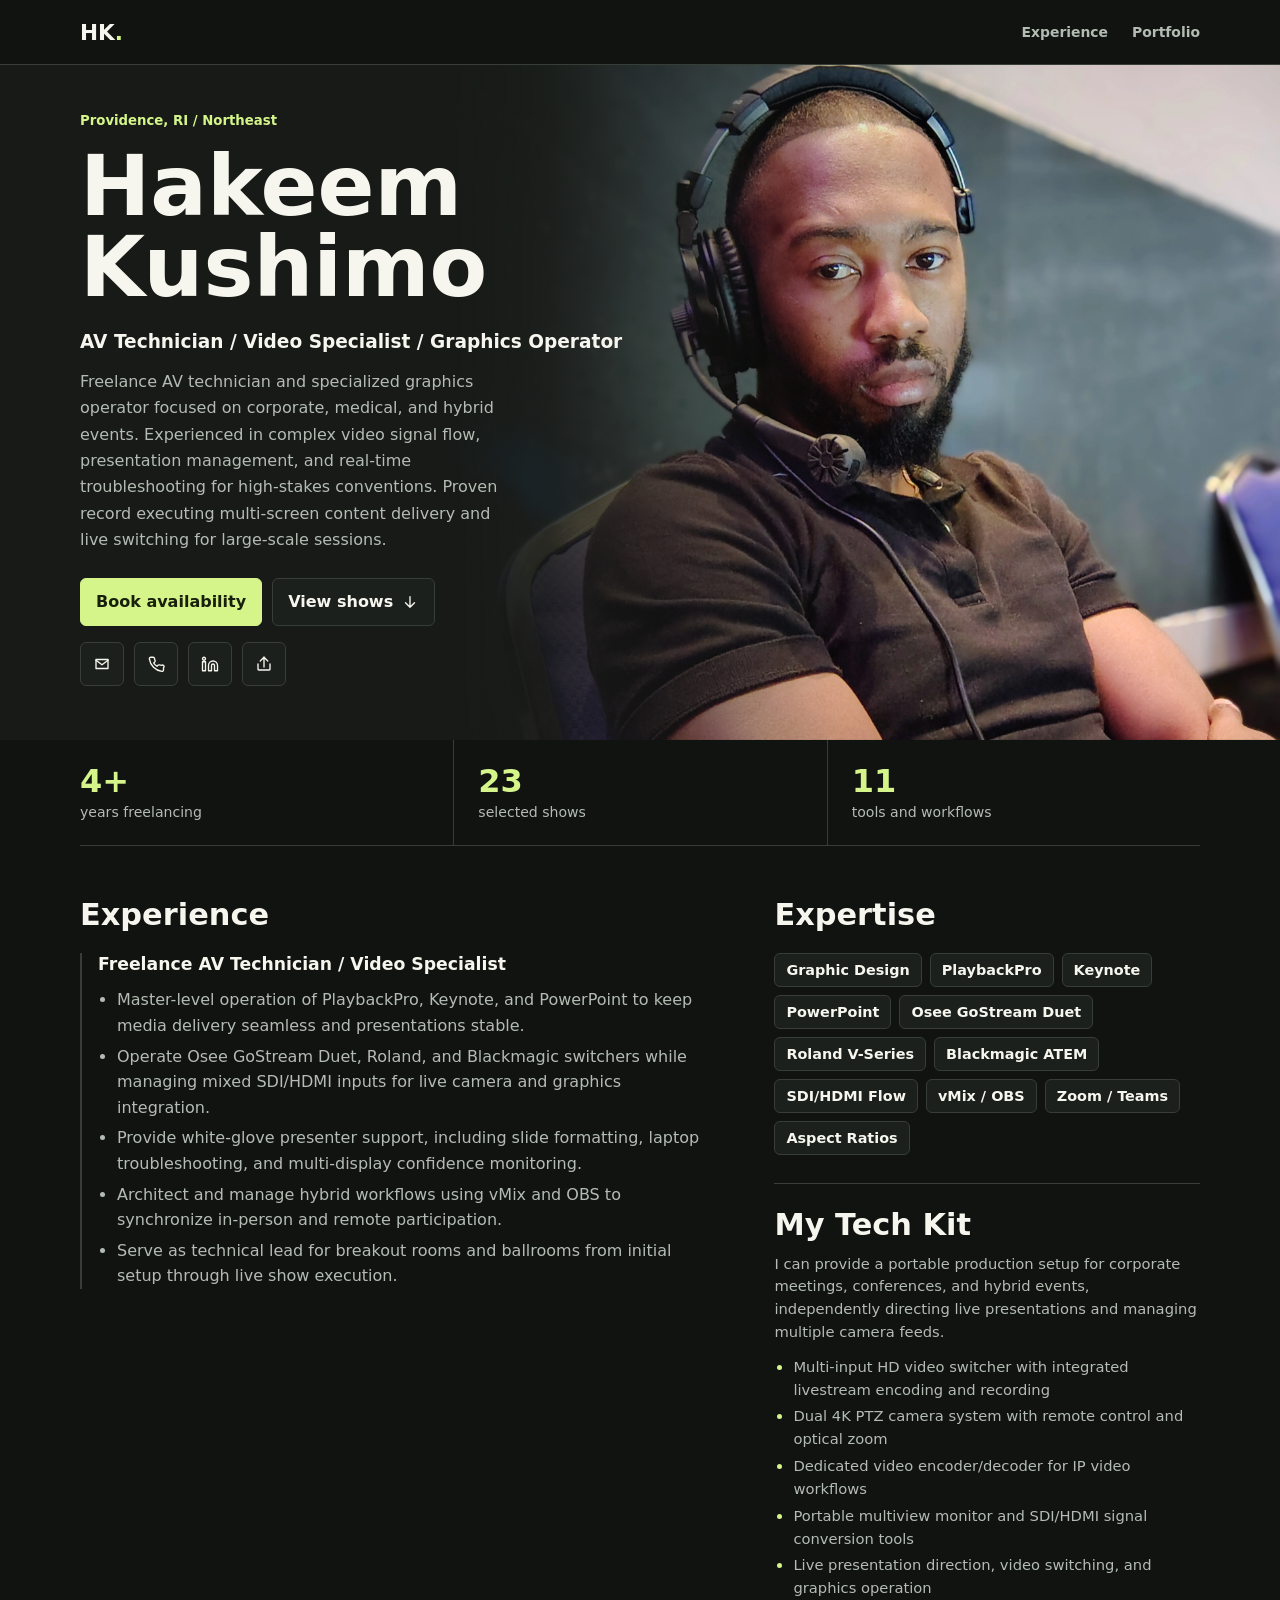
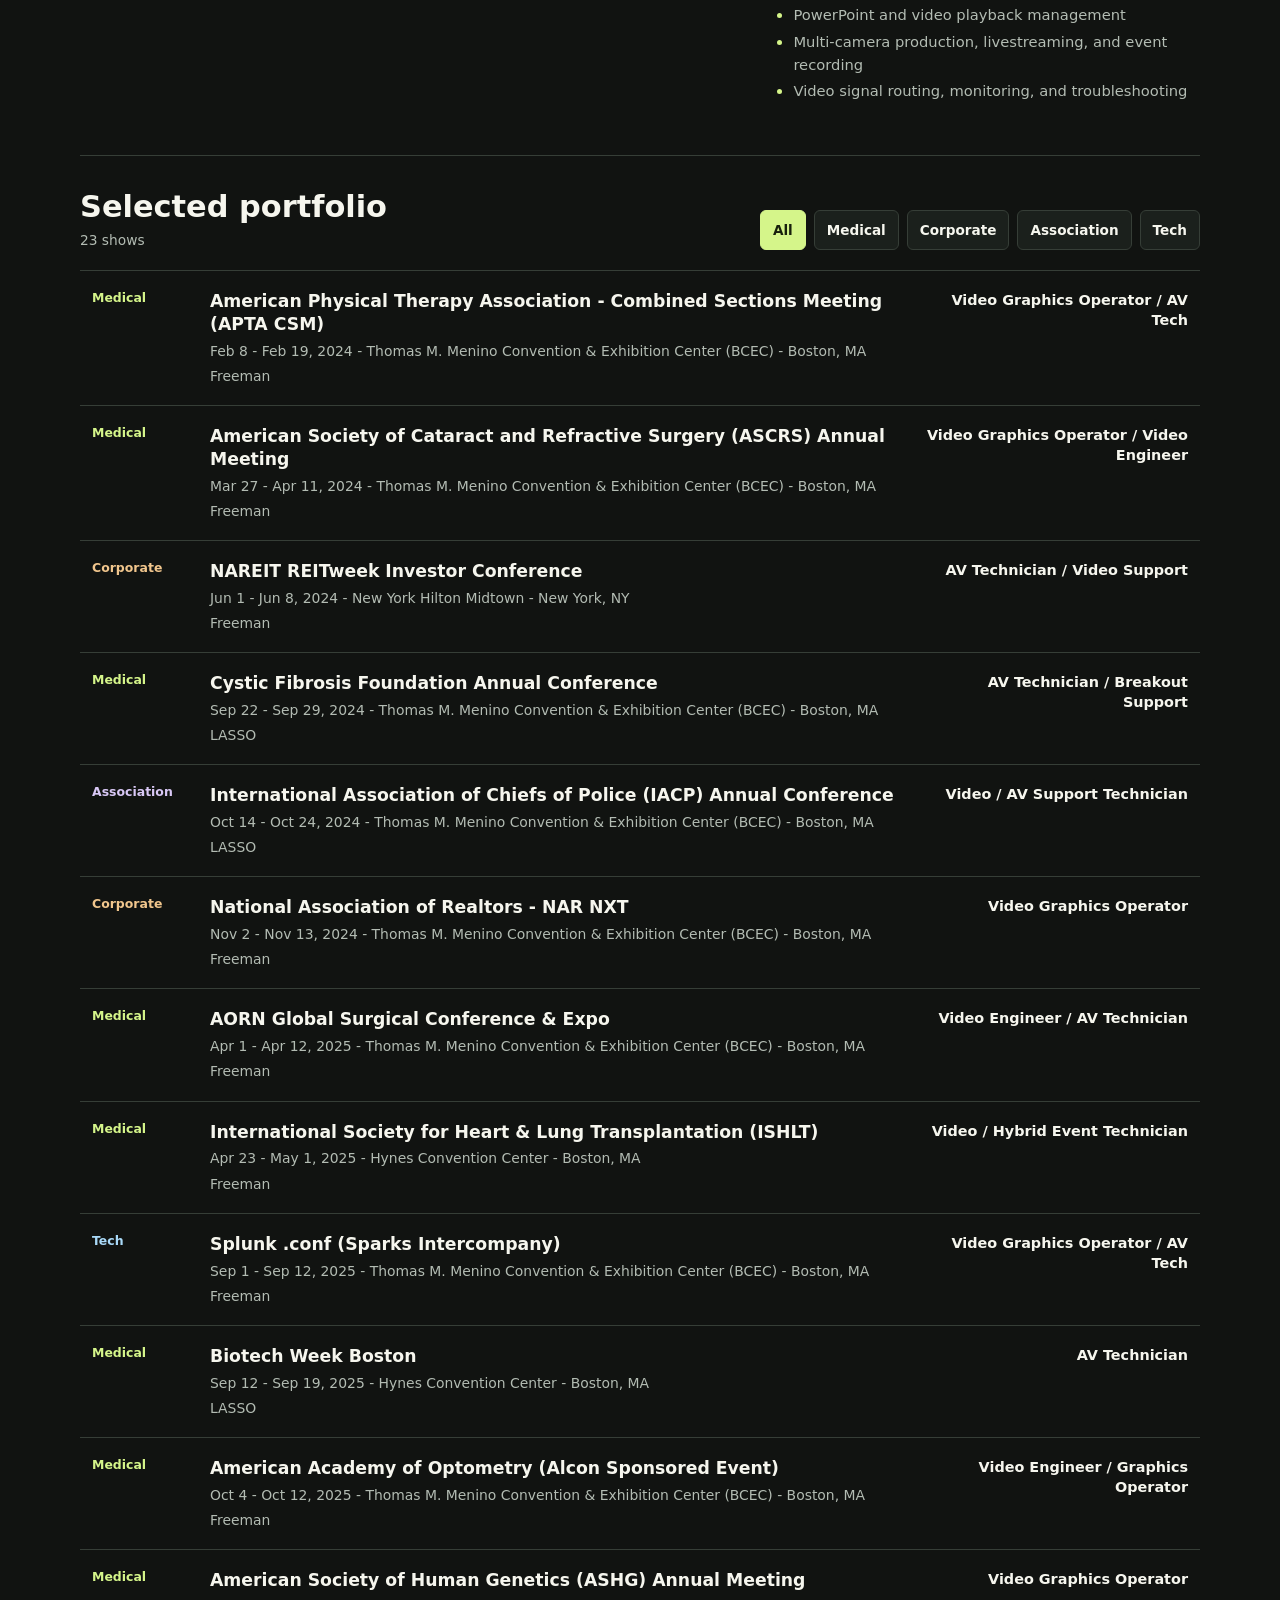
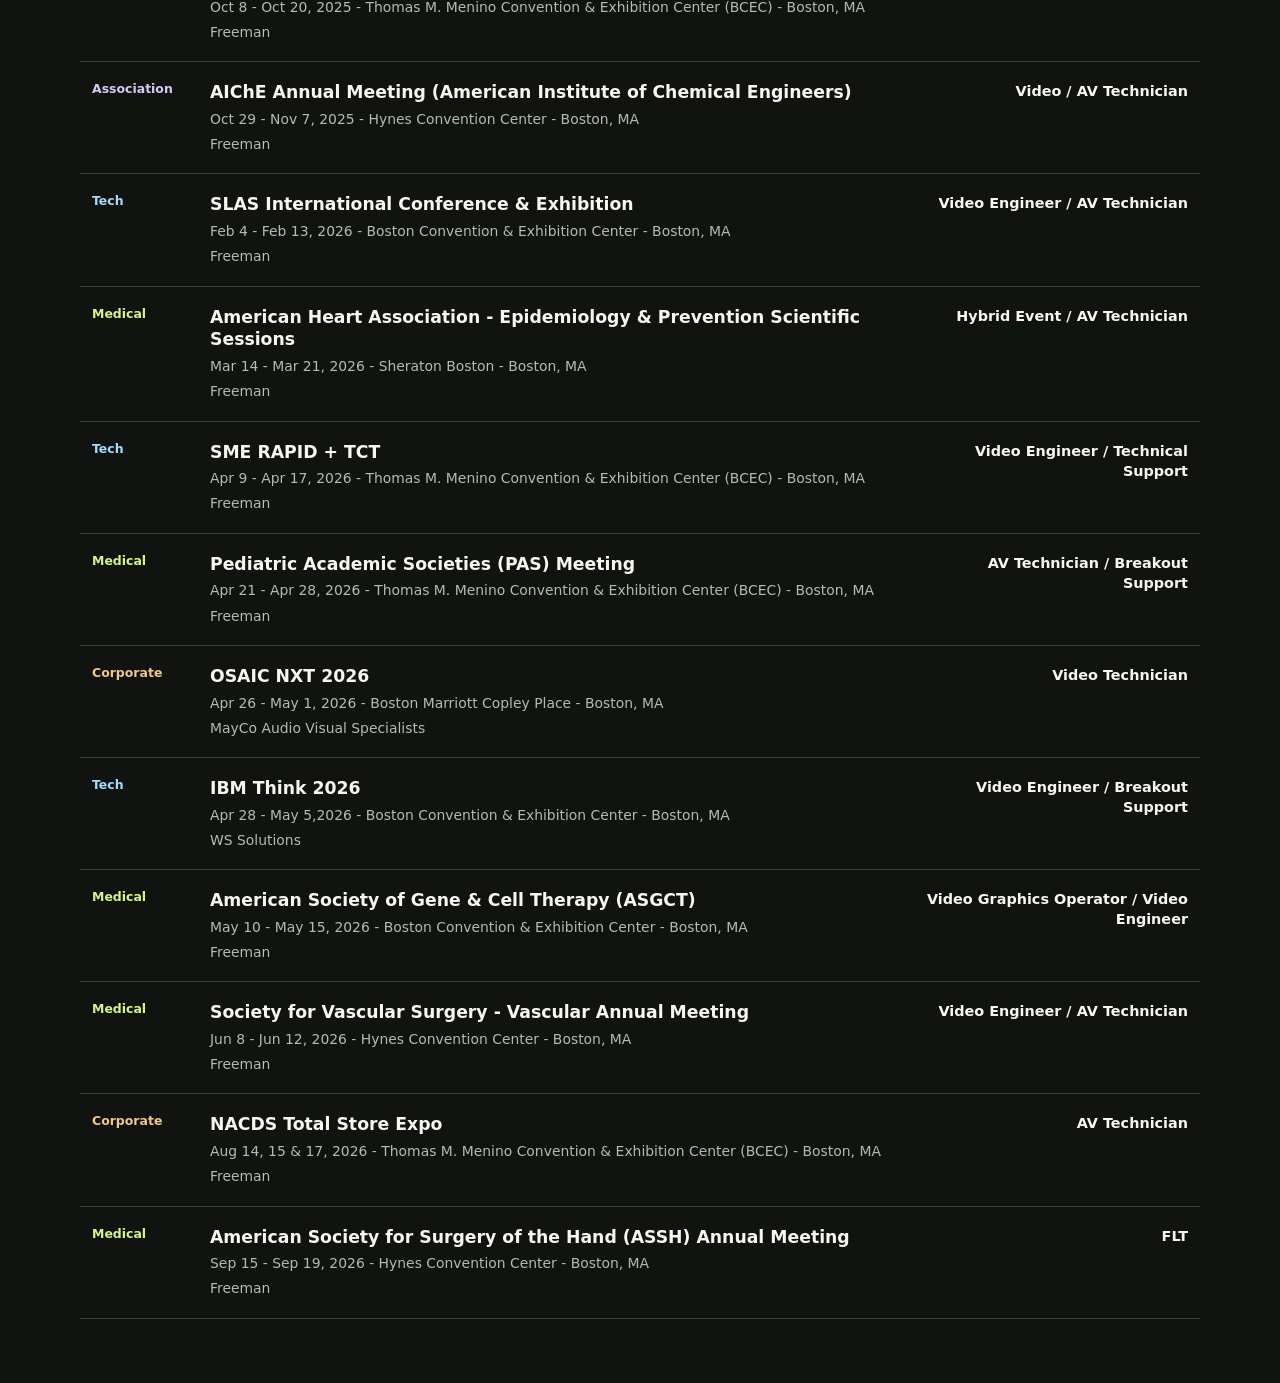
==== index.html @ 4014c625 "Import current live AV resume" ====
<!doctype html>
<html lang="en">
  <head>
    <meta charset="utf-8">
    <meta name="viewport" content="width=device-width, initial-scale=1">
    <meta name="description" content="Digital resume for Hakeem Kushimo, AV technician, video specialist, and graphics operator.">
    <title>Hakeem Kushimo | AV Technician</title>
    <link rel="stylesheet" href="styles.css?v=20261118">
  </head>
  <body>
    <header class="site-header">
      <nav class="page-shell site-nav" aria-label="Resume">
        <a class="wordmark" href="#profile-name" aria-label="Hakeem Kushimo, profile">HK<span>.</span></a>
        <div class="site-nav__links">
          <a href="#experience">Experience</a>
          <a href="#shows">Portfolio</a>
        </div>
      </nav>
    </header>
    <main>
      <section class="hero" aria-labelledby="profile-name">
        <div class="hero__image">
          <img src="assets/profile.webp" alt="Hakeem Kushimo wearing a production headset" fetchpriority="high">
        </div>
        <div class="page-shell hero__content">
          <div class="hero__main">
            <p class="hero__location" data-field="location">Providence, RI / Northeast</p>
            <h1 id="profile-name" data-field="name">Hakeem Kushimo</h1>
            <p class="hero__headline" data-field="headline">AV Technician / Video Specialist / Graphics Operator</p>
            <p class="hero__summary" data-field="summary"></p>
            <div class="hero__actions">
              <a class="button button--primary" data-link="email" href="mailto:hakeem@keemthedesigner.xyz">Book availability</a>
              <a class="button button--ghost" href="#shows">
                View shows
                <svg aria-hidden="true" viewBox="0 0 24 24"><path d="M12 5v14m-6-6 6 6 6-6"></path></svg>
              </a>
            </div>
            <div class="contact-pills">
              <a class="contact-pill" data-link="email" href="mailto:hakeem@keemthedesigner.xyz" aria-label="Email Hakeem" title="Email">
                <svg aria-hidden="true" viewBox="0 0 24 24">
                  <path d="M4 6h16v12H4z"></path>
                  <path d="m4 7 8 6 8-6"></path>
                </svg>
                <span>Email</span>
              </a>
              <a class="contact-pill" data-link="phone" href="tel:4018546467" aria-label="Call Hakeem" title="Call">
                <svg aria-hidden="true" viewBox="0 0 24 24">
                  <path d="M22 16.92v3a2 2 0 0 1-2.18 2A19.8 19.8 0 0 1 3.11 5.18 2 2 0 0 1 5.1 3h3a2 2 0 0 1 2 1.72c.12.9.33 1.77.63 2.61a2 2 0 0 1-.45 2.11L9.01 10.7a16 16 0 0 0 4.29 4.29l1.26-1.26a2 2 0 0 1 2.11-.45c.84.3 1.72.51 2.61.63A2 2 0 0 1 22 16.92z"></path>
                </svg>
                <span>Phone</span>
              </a>
              <a class="contact-pill" data-link="linkedin" href="https://www.linkedin.com/in/hakeem-kushimo-b69b30178/" target="_blank" rel="noopener noreferrer" aria-label="Open LinkedIn profile" title="LinkedIn">
                <svg aria-hidden="true" viewBox="0 0 24 24">
                  <path d="M16 8a6 6 0 0 1 6 6v7h-4v-7a2 2 0 0 0-4 0v7h-4v-7a6 6 0 0 1 6-6z"></path>
                  <path d="M2 9h4v12H2z"></path>
                  <path d="M4 3a2 2 0 1 1 0 4 2 2 0 0 1 0-4z"></path>
                </svg>
                <span>LinkedIn</span>
              </a>
              <button class="contact-pill" type="button" data-action="share" aria-label="Share resume" title="Share resume" hidden>
                <svg aria-hidden="true" viewBox="0 0 24 24">
                  <path d="M4 12v7a1 1 0 0 0 1 1h14a1 1 0 0 0 1-1v-7"></path>
                  <path d="M12 16V3"></path>
                  <path d="m7 8 5-5 5 5"></path>
                </svg>
                <span>Share</span>
              </button>
            </div>
            <span class="share-status" data-share-status role="status"></span>
          </div>
        </div>
      </section>

      <section class="page-shell metrics" aria-label="Profile highlights">
        <div>
          <strong data-count="experienceYears">4+</strong>
          <span>years freelancing</span>
        </div>
        <div>
          <strong data-count="showCount">&ndash;</strong>
          <span>selected shows</span>
        </div>
        <div>
          <strong data-count="skillCount">&ndash;</strong>
          <span>tools and workflows</span>
        </div>
      </section>

      <div class="page-shell content-grid" id="experience">
        <section class="section-block" aria-labelledby="experience-heading">
          <div class="section-heading">
            <h2 id="experience-heading">Experience</h2>
          </div>
          <div class="timeline" data-list="experience"></div>
        </section>

        <div class="expertise-stack">
          <section class="section-block" aria-labelledby="expertise-heading">
            <div class="section-heading">
              <h2 id="expertise-heading">Expertise</h2>
            </div>
            <div class="skill-cloud" data-list="expertise"></div>
          </section>

          <section class="section-block tech-kit" aria-labelledby="tech-kit-heading" hidden>
            <h2 id="tech-kit-heading">My Tech Kit</h2>
            <p>I can provide a portable production setup for corporate meetings, conferences, and hybrid events, independently directing live presentations and managing multiple camera feeds.</p>
            <ul data-list="showKit"></ul>
          </section>
        </div>
      </div>

      <section class="page-shell section-block portfolio" id="shows" aria-labelledby="shows-heading">
        <div class="section-heading section-heading--row">
          <div>
            <h2 id="shows-heading">Selected portfolio</h2>
            <p class="portfolio-count" data-portfolio-count role="status"></p>
          </div>
          <div class="filters" data-filters role="group" aria-label="Filter shows"></div>
        </div>
        <div class="show-list" data-list="selectedShows"></div>
      </section>
    </main>

    <script src="app.js?v=20261118"></script>
  </body>
</html>
---- styles.css ----
:root {
  color-scheme: dark;
  --paper: #111311;
  --surface: #1b201c;
  --ink: #f6f6ee;
  --muted: #b3bcb3;
  --line: #363e37;
  --accent: #d5f58a;
  --radius: 6px;
  --ease: cubic-bezier(.2, .7, .25, 1);
}

* { box-sizing: border-box; }
[hidden] { display: none !important; }
html { scroll-behavior: smooth; scroll-padding-top: 24px; }

body {
  margin: 0;
  background: var(--paper);
  color: var(--ink);
  font-family: system-ui, -apple-system, BlinkMacSystemFont, "Segoe UI", sans-serif;
}

a { color: inherit; }
a:focus-visible, button:focus-visible {
  outline: 2px solid var(--accent);
  outline-offset: 4px;
}

.page-shell { width: min(1120px, calc(100% - 72px)); margin-inline: auto; }
.site-header { border-bottom: 1px solid var(--line); }

.site-nav {
  min-height: 64px;
  display: flex;
  align-items: center;
  justify-content: space-between;
  gap: 16px;
}

.wordmark {
  font-size: 1.35rem;
  font-weight: 850;
  text-decoration: none;
}

.wordmark span { color: var(--accent); }
.site-nav__links { display: flex; gap: 24px; }
.site-nav__links a {
  color: var(--muted);
  font-size: .87rem;
  font-weight: 650;
  text-decoration: none;
}
.site-nav__links a:hover { color: var(--accent); }

.hero {
  position: relative;
  isolation: isolate;
  overflow: hidden;
  background: #171a17;
}

.hero__image {
  position: absolute;
  inset: 0 0 0 35%;
  z-index: -1;
}

.hero__image img {
  display: block;
  width: 100%;
  height: 100%;
  object-fit: cover;
  object-position: 52% 16%;
}

.hero__image::after {
  position: absolute;
  inset: 0;
  content: "";
  background: linear-gradient(90deg, #171a17 0%, rgb(23 26 23 / .9) 12%, rgb(23 26 23 / .12) 48%, transparent 68%);
}

.hero__content {
  min-height: 590px;
  display: grid;
  align-items: center;
  padding-block: 48px 28px;
}

.hero__main { max-width: min(53%, 550px); }

.hero__location {
  margin: 0 0 18px;
  color: var(--accent);
  font-size: .83rem;
  font-weight: 700;
}

h1, h2, h3, p { overflow-wrap: break-word; }
h1 {
  margin: 0;
  font-size: 5.25rem;
  font-weight: 780;
  line-height: .97;
  text-wrap: balance;
}

.hero__headline {
  margin: 20px 0 0;
  color: var(--ink);
  font-size: 1.16rem;
  line-height: 1.4;
  font-weight: 650;
}

.hero__summary {
  max-width: 43ch;
  margin: 14px 0 0;
  color: var(--muted);
  line-height: 1.65;
}

.hero__actions, .contact-pills {
  display: flex;
  flex-wrap: wrap;
  gap: 10px;
}
.hero__actions { margin-top: 24px; }
.contact-pills { margin-top: 16px; }

.button, .contact-pill, .filter-button {
  border: 1px solid var(--line);
  border-radius: var(--radius);
  color: var(--ink);
  background: var(--surface);
  transition: color 160ms ease, background-color 160ms ease, border-color 160ms ease, transform 160ms var(--ease);
}

.button, .contact-pill {
  display: inline-flex;
  align-items: center;
  justify-content: center;
  text-decoration: none;
}

.button { min-height: 48px; padding: 0 15px; gap: 8px; font-weight: 700; }
.button--primary, .filter-button.is-active {
  background: var(--accent);
  border-color: var(--accent);
  color: #18200c;
}

.button--ghost { background: #1b201c; }
.button svg, .contact-pill svg {
  width: 18px;
  height: 18px;
  fill: none;
  stroke: currentColor;
  stroke-width: 1.8;
  stroke-linecap: round;
  stroke-linejoin: round;
}
.contact-pill { width: 44px; height: 44px; padding: 0; cursor: pointer; }
.contact-pill span {
  position: absolute;
  width: 1px;
  height: 1px;
  overflow: hidden;
  clip-path: inset(50%);
  white-space: nowrap;
}
.share-status {
  display: block;
  min-height: 1.25rem;
  margin-top: 6px;
  color: var(--accent);
  font-size: .8rem;
}

.metrics {
  display: grid;
  grid-template-columns: repeat(3, minmax(0, 1fr));
  border-bottom: 1px solid var(--line);
}

.metrics div { padding: 25px 0; }
.metrics div + div { padding-left: 24px; border-left: 1px solid var(--line); }
.metrics strong {
  display: block;
  color: var(--accent);
  font-size: 2rem;
  font-variant-numeric: tabular-nums;
  line-height: 1;
}
.metrics span { display: block; margin-top: 7px; color: var(--muted); font-size: .88rem; }

.content-grid {
  display: grid;
  grid-template-columns: minmax(0, 1.2fr) minmax(0, .8fr);
  gap: 56px;
  padding-block: 52px;
}

.expertise-stack {
  min-width: 0;
  display: grid;
  align-content: start;
  gap: 28px;
}

.tech-kit {
  border-top: 1px solid var(--line);
  padding-top: 24px;
}

.tech-kit p, .tech-kit ul {
  color: var(--muted);
  font-size: .92rem;
  line-height: 1.55;
}

.tech-kit p { margin: 10px 0 0; }
.tech-kit ul { margin: 12px 0 0; padding-left: 19px; }
.tech-kit li + li { margin-top: 4px; }
.tech-kit li::marker { color: var(--accent); }

.section-heading { margin-bottom: 20px; }
h2 { margin: 0; font-size: 1.9rem; line-height: 1.15; }
h3 { margin: 0; font-size: 1.08rem; line-height: 1.32; }
.timeline { display: grid; gap: 20px; }
.job { border-left: 2px solid var(--line); padding-left: 16px; }
.job ul { margin: 12px 0 0; padding-left: 19px; color: var(--muted); line-height: 1.6; }
.job li + li { margin-top: 5px; }
.skill-cloud { display: flex; flex-wrap: wrap; gap: 8px; }
.skill {
  padding: 8px 11px;
  border: 1px solid var(--line);
  border-radius: var(--radius);
  background: var(--surface);
  font-size: .9rem;
  font-weight: 650;
  overflow-wrap: anywhere;
}

.portfolio { padding: 34px 0 64px; border-top: 1px solid var(--line); }
.section-heading--row {
  display: flex;
  align-items: end;
  justify-content: space-between;
  gap: 16px 24px;
}
.portfolio-count { margin: 7px 0 0; min-height: 1.3em; color: var(--muted); font-size: .86rem; }
.filters { display: flex; flex-wrap: wrap; gap: 8px; }
.filter-button {
  min-height: 40px;
  padding: 0 12px;
  font: inherit;
  font-size: .85rem;
  font-weight: 700;
  cursor: pointer;
}

.show-list { border-top: 1px solid var(--line); }
.show-row {
  --tag-color: #d5f58a;
  display: grid;
  grid-template-columns: 100px minmax(0, 1fr) minmax(150px, .38fr);
  align-items: start;
  gap: 10px 18px;
  padding: 19px 12px;
  border-bottom: 1px solid var(--line);
  transition: background-color 160ms ease;
}
.show-row[data-type="Corporate"] { --tag-color: #f1c68d; }
.show-row[data-type="Tech"] { --tag-color: #a9d9f8; }
.show-row[data-type="Association"] { --tag-color: #d9c8f6; }
.tag { color: var(--tag-color); font-size: .78rem; font-weight: 750; overflow-wrap: anywhere; }
.show-row p { margin: 5px 0 0; color: var(--muted); font-size: .87rem; line-height: 1.45; }
.show-row__side { text-align: right; font-size: .9rem; line-height: 1.4; }

@media (hover: hover) {
  .button:hover, .contact-pill:hover { transform: translateY(-2px); border-color: var(--accent); }
  .button--primary:hover { background: #e6ffb5; }
  .filter-button:hover { border-color: var(--accent); }
  .show-row:hover { background: var(--surface); }
}

@media (max-width: 1000px) {
  h1 { font-size: 4.25rem; }
}

@media (max-width: 760px) {
  .page-shell { width: calc(100% - 40px); }
  .site-nav { min-height: 54px; }
  .site-nav__links { gap: 16px; }
  .hero__image { inset: 0 0 auto; height: 286px; }
  .hero__image img { object-position: 50% 21%; }
  .hero__image::after {
    background: linear-gradient(0deg, #171a17, rgb(23 26 23 / .72) 14%, transparent 55%);
  }
  .hero__content { min-height: auto; padding-block: 226px 9px; }
  .hero__main { max-width: 100%; }
  .hero__location { margin-bottom: 9px; }
  h1 { font-size: 3rem; text-wrap: initial; }
  .hero__headline { margin-top: 12px; font-size: 1rem; }
  .hero__summary { margin-top: 10px; font-size: .9rem; line-height: 1.55; }
  .hero__actions { margin-top: 16px; }
  .contact-pills { margin-top: 12px; }
  .metrics div { padding-block: 16px; }
  .metrics div + div { padding-left: 12px; }
  .metrics strong { font-size: 1.6rem; }
  .metrics span { font-size: .75rem; padding-right: 4px; }
  .content-grid { grid-template-columns: 1fr; gap: 30px; padding-block: 34px; }
  h2 { font-size: 1.55rem; }
  .section-heading--row { align-items: start; flex-direction: column; }
  .show-row { grid-template-columns: minmax(0, 1fr); padding-inline: 0; gap: 6px; }
  .show-row__side { text-align: left; }
  .portfolio { padding-bottom: 40px; }
}

@media (max-width: 380px) {
  h1 { font-size: 2.45rem; }
  .button { padding-inline: 10px; font-size: .9rem; }
}

@media (max-width: 760px) and (max-height: 720px) {
  .hero__image { height: 206px; }
  .hero__content { padding-top: 159px; }
}

@media (prefers-reduced-motion: no-preference) {
  .hero__image img { animation: portrait-in 850ms var(--ease) both; }
  .hero.is-ready .hero__main > * { animation: enter 540ms var(--ease) both; }
  .hero.is-ready .hero__main > :nth-child(2) { animation-delay: 55ms; }
  .hero.is-ready .hero__main > :nth-child(3) { animation-delay: 100ms; }
  .hero.is-ready .hero__main > :nth-child(4) { animation-delay: 140ms; }
  .hero.is-ready .hero__actions, .hero.is-ready .contact-pills { animation-delay: 180ms; }
  .reveal-pending { opacity: 0; transform: translateY(12px); }
  .reveal-visible, .show-row.is-filtered-in { animation: enter 370ms var(--ease) both; }
  .show-row.is-filtered-in { animation-delay: var(--row-delay, 0ms); }
}

@media (prefers-reduced-motion: reduce) {
  html { scroll-behavior: auto; }
  *, *::before, *::after { transition: none !important; }
  .button:hover, .contact-pill:hover { transform: none; }
}

@keyframes enter {
  from { opacity: 0; transform: translateY(10px); }
  to { opacity: 1; transform: translateY(0); }
}

@keyframes portrait-in {
  from { opacity: .65; transform: scale(1.045); }
  to { opacity: 1; transform: scale(1); }
}
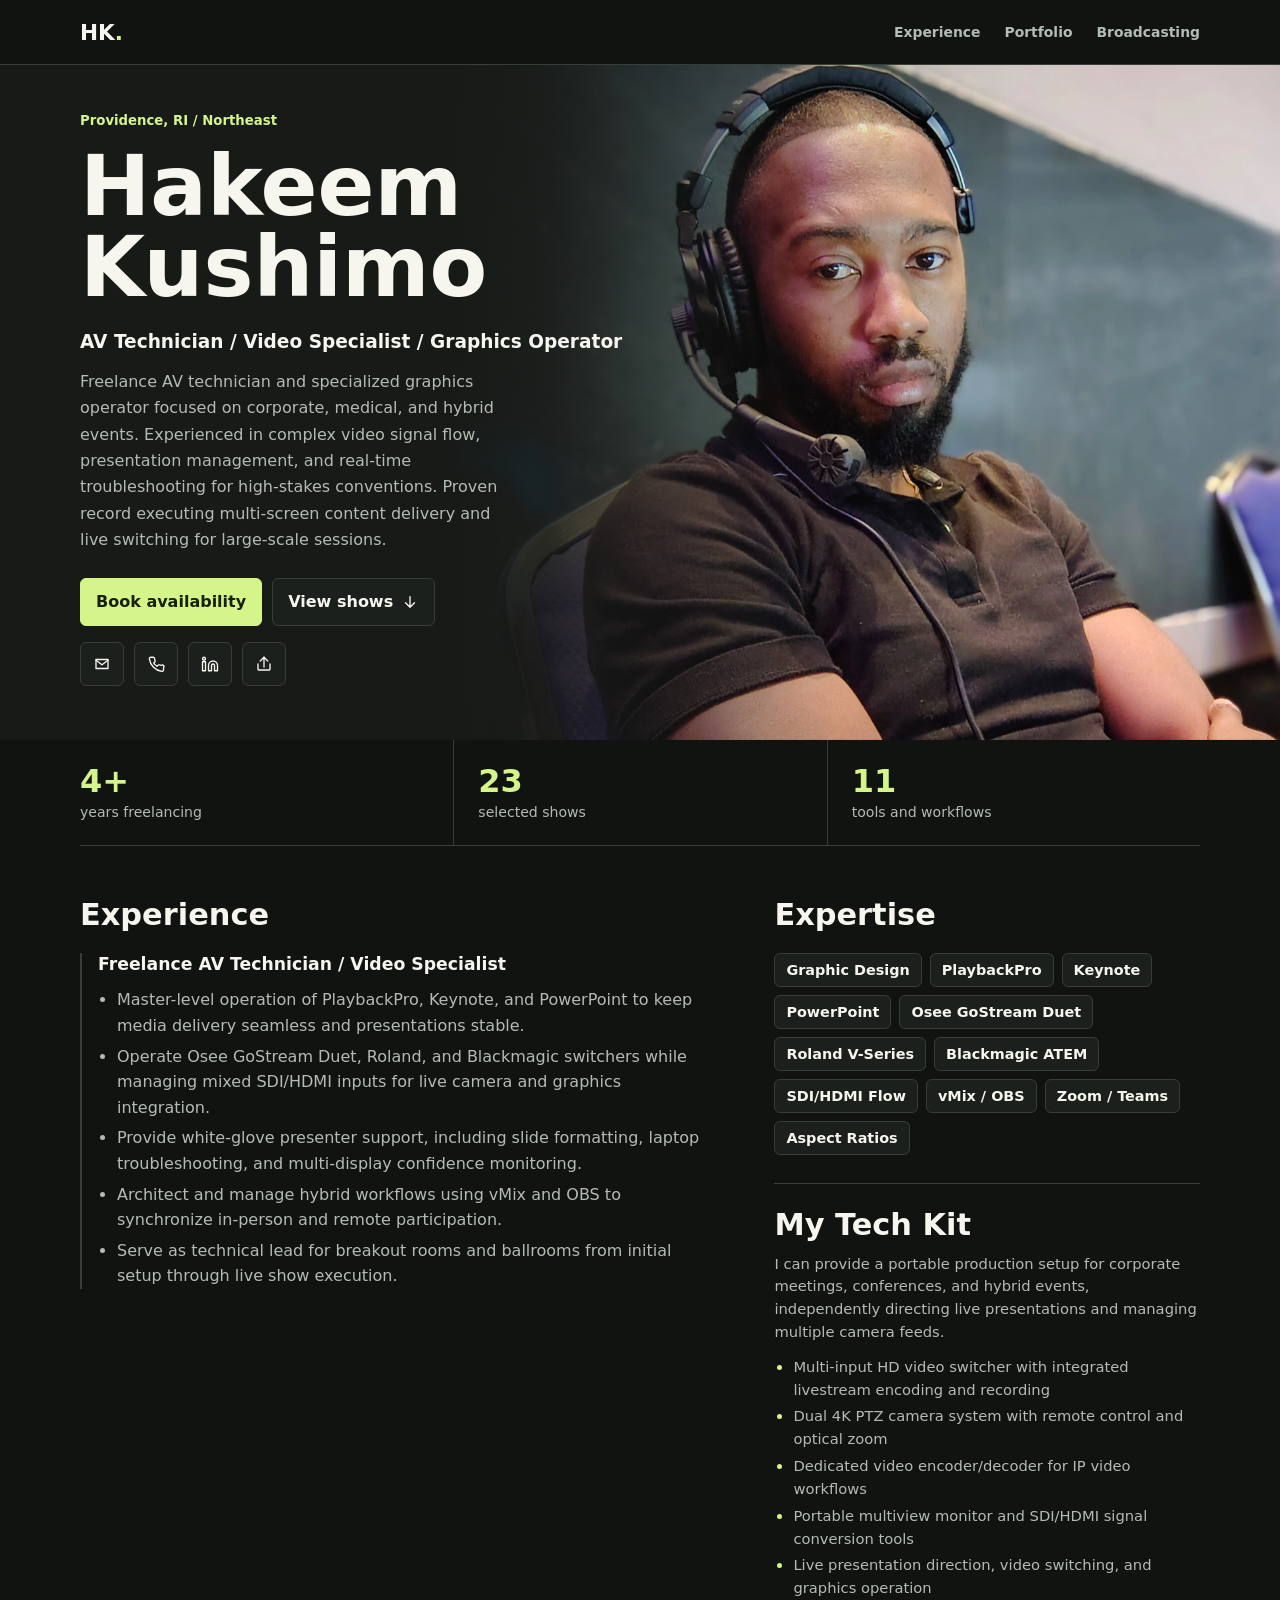
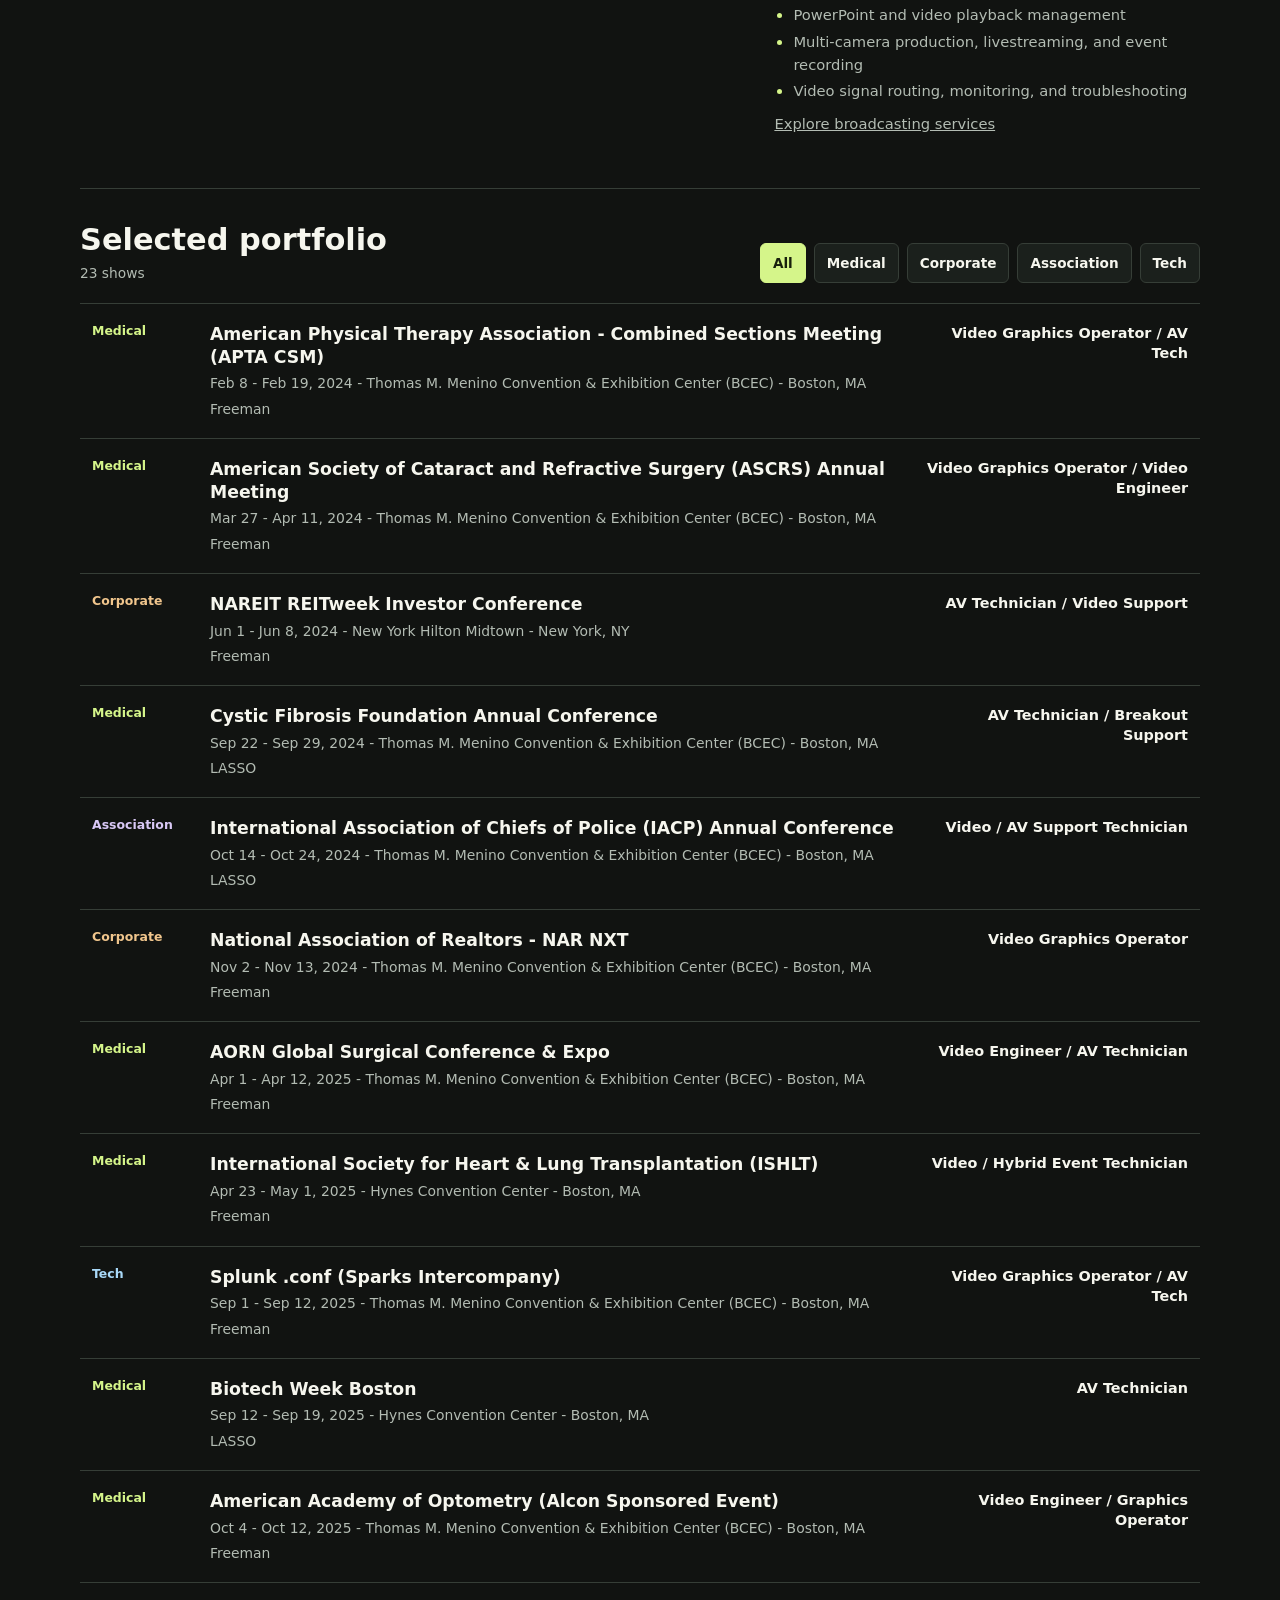
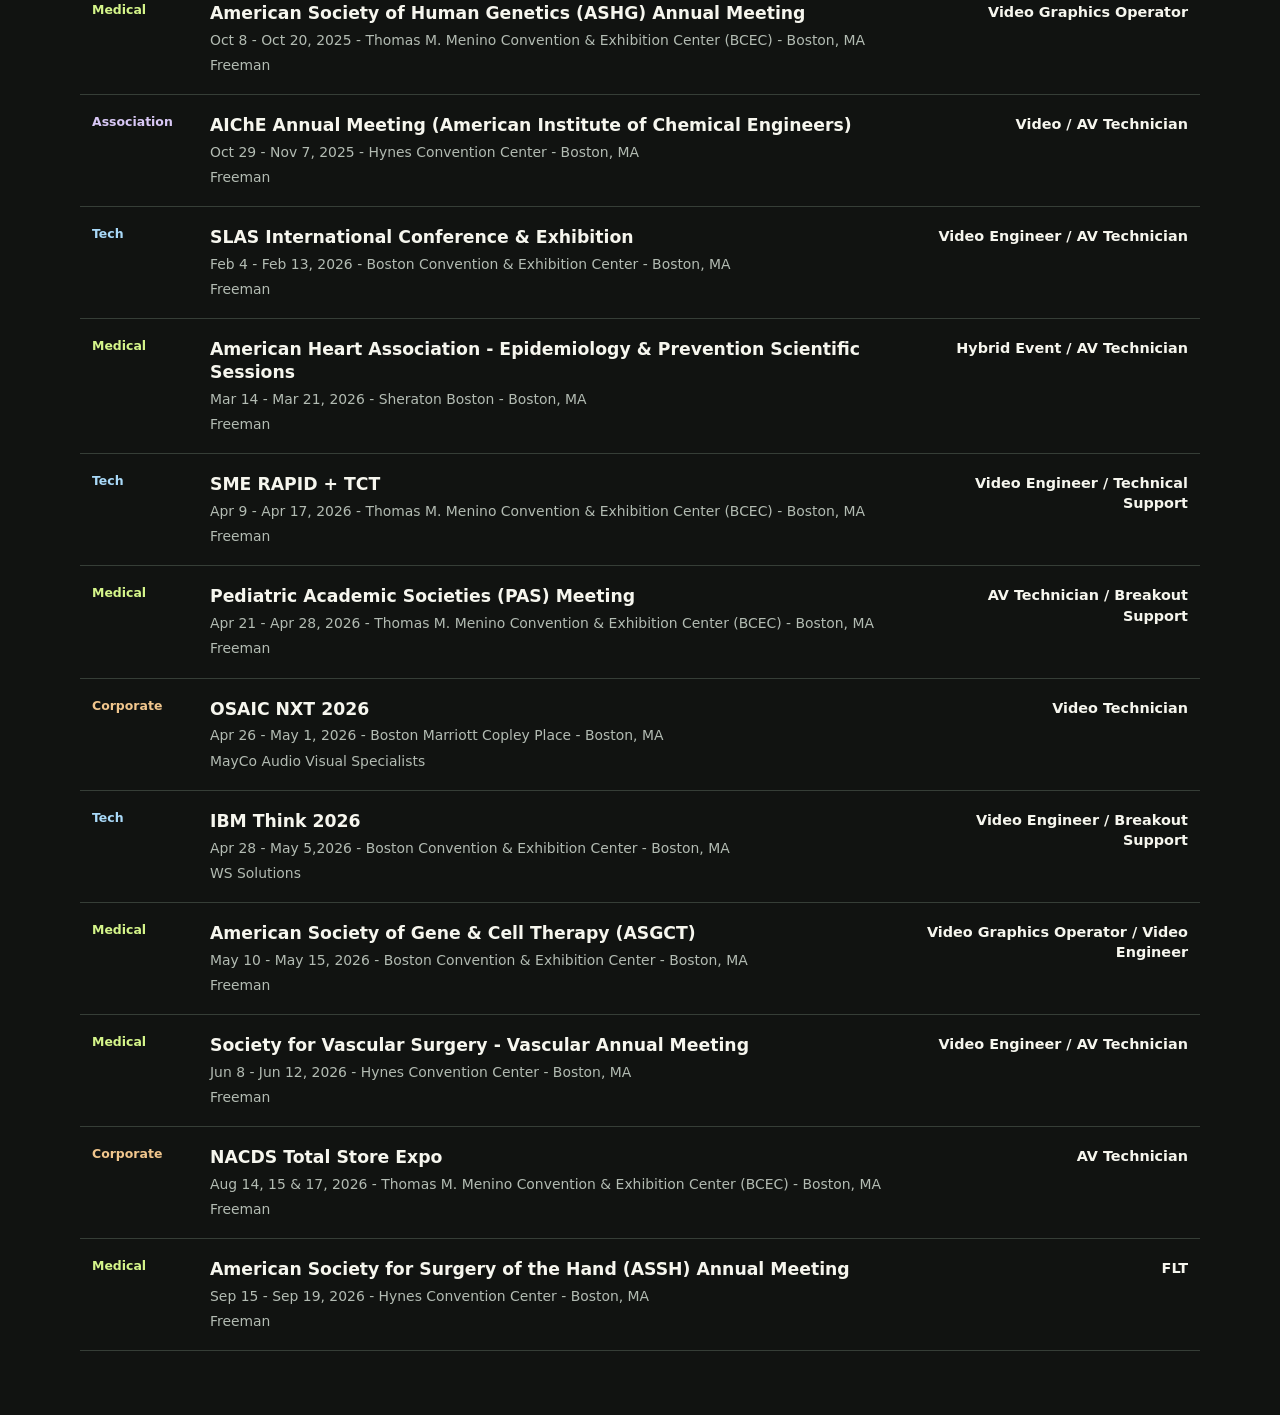
==== commit adde3c94: "Link to Broadcasting from the resume" ====
--- a/index.html
+++ b/index.html
@@ -14,6 +14,7 @@
         <div class="site-nav__links">
           <a href="#experience">Experience</a>
           <a href="#shows">Portfolio</a>
+          <a href="broadcasting.html">Broadcasting</a>
         </div>
       </nav>
     </header>
@@ -106,6 +107,7 @@
             <h2 id="tech-kit-heading">My Tech Kit</h2>
             <p>I can provide a portable production setup for corporate meetings, conferences, and hybrid events, independently directing live presentations and managing multiple camera feeds.</p>
             <ul data-list="showKit"></ul>
+            <p><a href="broadcasting.html">Explore broadcasting services</a></p>
           </section>
         </div>
       </div>
